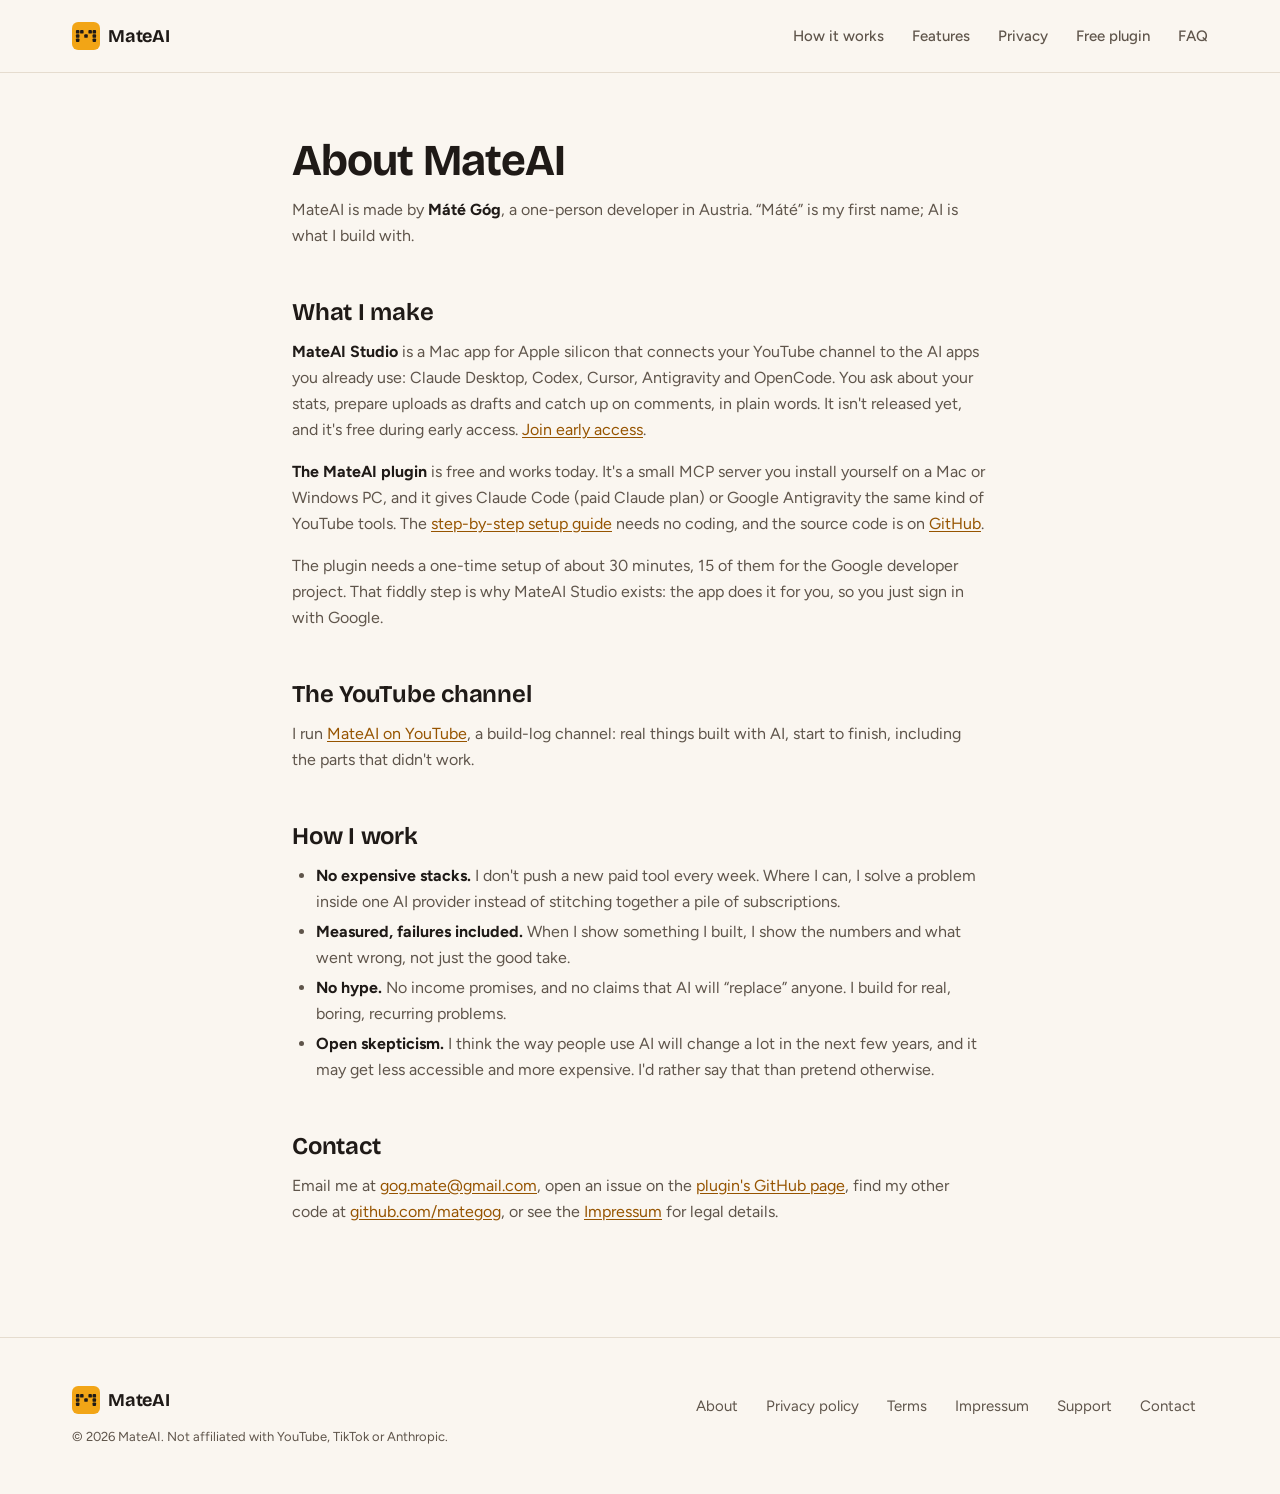
==== about/index.html @ dca7fe09 "Deploy SEO/GEO/AEO update: llms.txt, 404, metadata, structured data, guide, homepage content, About " ====
<!doctype html>
<html lang="en">
  <head>
    <meta charset="UTF-8" />
    <meta name="viewport" content="width=device-width, initial-scale=1.0" />
    <meta name="color-scheme" content="light dark" />
    <meta name="description" content="Who builds MateAI Studio and the free MateAI plugin: Máté Góg, an indie developer in Austria. No hype, no expensive stacks, failures shown." />
    <link rel="icon" href="/favicon.svg" type="image/svg+xml" />
    <title>About MateAI Studio · by Máté Góg</title>
    <link rel="canonical" href="https://mateaistudio.com/about/" />
    <meta property="og:type" content="website" />
    <meta property="og:site_name" content="MateAI Studio" />
    <meta property="og:title" content="About MateAI Studio · by Máté Góg" />
    <meta property="og:url" content="https://mateaistudio.com/about/" />
    <meta property="og:description" content="Who builds MateAI Studio and the free MateAI plugin: Máté Góg, an indie developer in Austria. No hype, no expensive stacks, failures shown." />
    <meta property="og:image" content="https://mateaistudio.com/og.png" />
    <script type="application/ld+json">{"@context":"https://schema.org","@type":"AboutPage","url":"https://mateaistudio.com/about/","name":"About MateAI Studio","mainEntity":{"@id":"https://mateaistudio.com/#person","@type":"Person","name":"Máté Góg","address":{"@type":"PostalAddress","addressCountry":"AT"},"sameAs":["https://www.youtube.com/@mateai-c6m","https://github.com/mategog"]}}</script>
    <script type="module" crossorigin src="/assets/about-CHXoEaU9.js"></script>
    <link rel="modulepreload" crossorigin href="/assets/SiteHeader-DV_qQ4h1.js">
    <link rel="modulepreload" crossorigin href="/assets/LegalPage-D9Fc7Hln.js">
    <link rel="stylesheet" crossorigin href="/assets/SiteHeader-BkEQRB8Q.css">
    <link rel="stylesheet" crossorigin href="/assets/LegalPage-Cgfm6Iel.css">
  </head>
  <body>
    <div id="root"><div class="site"><a class="skip btn btn-secondary" href="#main">Skip to content</a><header class="site-header"><div class="wrap"><a class="logo" href="/" aria-label="MateAI home"><svg viewBox="0 0 512 512" aria-hidden="true" style="width:28px;height:28px"><rect width="512" height="512" rx="112" fill="#f2a516"></rect><g fill="#1f1a17"><rect x="72" y="148" width="64" height="64" rx="16"></rect><rect x="148" y="148" width="64" height="64" rx="16"></rect><rect x="300" y="148" width="64" height="64" rx="16"></rect><rect x="376" y="148" width="64" height="64" rx="16"></rect><rect x="72" y="224" width="64" height="64" rx="16"></rect><rect x="224" y="224" width="64" height="64" rx="16"></rect><rect x="376" y="224" width="64" height="64" rx="16"></rect><rect x="72" y="300" width="64" height="64" rx="16"></rect><rect x="376" y="300" width="64" height="64" rx="16"></rect></g></svg><span>MateAI</span></a><nav aria-label="Main" style="display:contents"><ul class="site-nav"><li><a href="/#how">How it works</a></li><li><a href="/#features">Features</a></li><li><a href="/#privacy">Privacy</a></li><li><a href="/free-plugin/">Free plugin</a></li><li><a href="/#faq">FAQ</a></li></ul></nav></div></header><main id="main" class="wrap legal"><h1 id="about-mateai">About MateAI</h1>
<p>MateAI is made by <strong>Máté Góg</strong>, a one-person developer in Austria. “Máté” is my first name; AI is what I build with.</p>
<h2 id="what-i-make">What I make</h2>
<p><strong>MateAI Studio</strong> is a Mac app for Apple silicon that connects your YouTube channel to the AI apps you already use: Claude Desktop, Codex, Cursor, Antigravity and OpenCode. You ask about your stats, prepare uploads as drafts and catch up on comments, in plain words. It isn&#39;t released yet, and it&#39;s free during early access. <a href="/#early-access">Join early access</a>.</p>
<p><strong>The MateAI plugin</strong> is free and works today. It&#39;s a small MCP server you install yourself on a Mac or Windows PC, and it gives Claude Code (paid Claude plan) or Google Antigravity the same kind of YouTube tools. The <a href="/free-plugin/">step-by-step setup guide</a> needs no coding, and the source code is on <a href="https://github.com/mategog/mateai-youtube-mcp">GitHub</a>.</p>
<p>The plugin needs a one-time setup of about 30 minutes, 15 of them for the Google developer project. That fiddly step is why MateAI Studio exists: the app does it for you, so you just sign in with Google.</p>
<h2 id="the-youtube-channel">The YouTube channel</h2>
<p>I run <a href="https://www.youtube.com/@mateai-c6m">MateAI on YouTube</a>, a build-log channel: real things built with AI, start to finish, including the parts that didn&#39;t work.</p>
<h2 id="how-i-work">How I work</h2>
<ul>
<li><strong>No expensive stacks.</strong> I don&#39;t push a new paid tool every week. Where I can, I solve a problem inside one AI provider instead of stitching together a pile of subscriptions.</li>
<li><strong>Measured, failures included.</strong> When I show something I built, I show the numbers and what went wrong, not just the good take.</li>
<li><strong>No hype.</strong> No income promises, and no claims that AI will “replace” anyone. I build for real, boring, recurring problems.</li>
<li><strong>Open skepticism.</strong> I think the way people use AI will change a lot in the next few years, and it may get less accessible and more expensive. I&#39;d rather say that than pretend otherwise.</li>
</ul>
<h2 id="contact">Contact</h2>
<p>Email me at <a href="mailto:gog.mate@gmail.com">gog.mate@gmail.com</a>, open an issue on the <a href="https://github.com/mategog/mateai-youtube-mcp/issues">plugin&#39;s GitHub page</a>, find my other code at <a href="https://github.com/mategog">github.com/mategog</a>, or see the <a href="/impressum/">Impressum</a> for legal details.</p>
</main><footer class="site-footer"><div class="wrap"><div><a class="logo" href="/" aria-label="MateAI home"><svg viewBox="0 0 512 512" aria-hidden="true" style="width:28px;height:28px"><rect width="512" height="512" rx="112" fill="#f2a516"></rect><g fill="#1f1a17"><rect x="72" y="148" width="64" height="64" rx="16"></rect><rect x="148" y="148" width="64" height="64" rx="16"></rect><rect x="300" y="148" width="64" height="64" rx="16"></rect><rect x="376" y="148" width="64" height="64" rx="16"></rect><rect x="72" y="224" width="64" height="64" rx="16"></rect><rect x="224" y="224" width="64" height="64" rx="16"></rect><rect x="376" y="224" width="64" height="64" rx="16"></rect><rect x="72" y="300" width="64" height="64" rx="16"></rect><rect x="376" y="300" width="64" height="64" rx="16"></rect></g></svg><span>MateAI</span></a><p class="fine">© 2026 MateAI. Not affiliated with YouTube, TikTok or Anthropic.</p></div><nav aria-label="Footer"><ul class="footer-links"><li><a href="/about/">About</a></li><li><a href="/privacy">Privacy policy</a></li><li><a href="/terms/">Terms</a></li><li><a href="/impressum/">Impressum</a></li><li><a href="/free-plugin/#support">Support</a></li><li><a href="mailto:gog.mate@gmail.com">Contact</a></li></ul></nav></div></footer></div></div>
  </body>
</html>
---- assets/SiteHeader-BkEQRB8Q.css ----
@font-face{font-family:Bricolage Grotesque;font-style:normal;font-display:swap;font-weight:200 800;src:url(/fonts/bricolage-grotesque-latin-opsz-normal.woff2) format("woff2-variations");unicode-range:U+0000-00FF,U+0131,U+0152-0153,U+02BB-02BC,U+02C6,U+02DA,U+02DC,U+0304,U+0308,U+0329,U+2000-206F,U+20AC,U+2122,U+2191,U+2193,U+2212,U+2215,U+FEFF,U+FFFD}@font-face{font-family:Bricolage Grotesque;font-style:normal;font-display:swap;font-weight:200 800;src:url(/fonts/bricolage-grotesque-latin-ext-opsz-normal.woff2) format("woff2-variations");unicode-range:U+0100-02BA,U+02BD-02C5,U+02C7-02CC,U+02CE-02D7,U+02DD-02FF,U+1D00-1DBF,U+1E00-1E9F,U+1EF2-1EFF,U+2020,U+20A0-20AB,U+20AD-20C0,U+2113,U+2C60-2C7F,U+A720-A7FF}@font-face{font-family:Figtree;font-style:normal;font-display:swap;font-weight:300 900;src:url(/fonts/figtree-latin-wght-normal.woff2) format("woff2-variations");unicode-range:U+0000-00FF,U+0131,U+0152-0153,U+02BB-02BC,U+02C6,U+02DA,U+02DC,U+0304,U+0308,U+0329,U+2000-206F,U+20AC,U+2122,U+2191,U+2193,U+2212,U+2215,U+FEFF,U+FFFD}@font-face{font-family:Figtree;font-style:normal;font-display:swap;font-weight:300 900;src:url(/fonts/figtree-latin-ext-wght-normal.woff2) format("woff2-variations");unicode-range:U+0100-02BA,U+02BD-02C5,U+02C7-02CC,U+02CE-02D7,U+02DD-02FF,U+1D00-1DBF,U+1E00-1E9F,U+1EF2-1EFF,U+2020,U+20A0-20AB,U+20AD-20C0,U+2113,U+2C60-2C7F,U+A720-A7FF}@font-face{font-family:JetBrains Mono;font-style:normal;font-display:swap;font-weight:100 800;src:url(/fonts/jetbrains-mono-latin-wght-normal.woff2) format("woff2-variations");unicode-range:U+0000-00FF,U+0131,U+0152-0153,U+02BB-02BC,U+02C6,U+02DA,U+02DC,U+0304,U+0308,U+0329,U+2000-206F,U+20AC,U+2122,U+2191,U+2193,U+2212,U+2215,U+FEFF,U+FFFD}html{scroll-behavior:smooth;scroll-padding-top:88px}@media (prefers-reduced-motion: reduce){html{scroll-behavior:auto}}@font-face{font-family:Cookie;font-style:normal;font-display:swap;font-weight:400;src:url(/fonts/cookie-latin-400-normal.woff2) format("woff2")}body{margin:0;background:var(--bg);color:var(--ink);font:15px/22px var(--font-sans);-webkit-font-smoothing:antialiased}.btn{display:inline-flex;align-items:center;justify-content:center;gap:var(--space-2);min-height:40px;padding:0 var(--space-5);border-radius:var(--radius-md);border:1px solid transparent;font:600 15px/22px var(--font-sans);cursor:pointer;transition:background-color .15s cubic-bezier(.2,0,0,1),transform .1s cubic-bezier(.2,0,0,1)}.btn svg{width:16px;height:16px;fill:none;stroke:currentColor;stroke-width:1.75;stroke-linecap:round;stroke-linejoin:round}.btn:active:not(:disabled){transform:scale(.98)}.btn-primary{background:var(--brand);color:var(--on-brand)}.btn-primary:hover:not(:disabled){background:var(--brand-hover)}.btn-secondary{background:var(--surface);color:var(--ink);border-color:var(--line-strong)}.btn-secondary:hover:not(:disabled){background:var(--surface-2)}.btn-ghost{background:transparent;color:var(--brand-text)}.btn-ghost:hover:not(:disabled){background:var(--surface-2)}.btn:disabled{opacity:.5;cursor:not-allowed}:focus-visible{outline:2px solid var(--focus);outline-offset:2px}.card{background:var(--surface);border:1px solid var(--line);border-radius:var(--radius-lg);box-shadow:var(--shadow-card);padding:var(--space-4) var(--space-5)}.card-head{display:flex;align-items:center;justify-content:space-between;gap:var(--space-3);margin-bottom:var(--space-2)}.card h2{margin:0;font:650 20px/26px var(--font-display)}.card p{margin:0 0 var(--space-3);color:var(--ink-muted)}.pill{display:inline-flex;align-items:center;gap:var(--space-1);padding:4px 10px;border-radius:var(--radius-pill);font:600 13px/16px var(--font-sans)}.pill svg{width:14px;height:14px;fill:none;stroke:currentColor;stroke-width:2;stroke-linecap:round;stroke-linejoin:round}.pill-off{background:var(--surface-2);color:var(--ink-muted)}.pill-ok{background:var(--ok-bg);color:var(--ok)}.pill-err{background:var(--err-bg);color:var(--err)}.pill-scheduled{background:var(--brand);color:var(--on-brand)}.nav{list-style:none;margin:0;padding:var(--space-3);display:grid;gap:var(--space-1);background:var(--surface);border-right:1px solid var(--line)}.nav-item{width:100%;min-height:40px;display:flex;align-items:center;gap:var(--space-3);padding:0 var(--space-3);border:0;border-radius:var(--radius-md);background:transparent;color:var(--ink-muted);font:500 15px/22px var(--font-sans);text-align:left;cursor:pointer;position:relative}.nav-item svg{width:20px;height:20px;flex:none;fill:none;stroke:currentColor;stroke-width:1.75;stroke-linecap:round;stroke-linejoin:round}.nav-item:hover{background:var(--surface-2);color:var(--ink)}.nav-item[aria-current=page]{background:var(--surface-2);color:var(--ink);font-weight:600}.nav-item[aria-current=page]:after{content:"";position:absolute;right:var(--space-3);width:8px;height:8px;border-radius:var(--radius-pill);background:var(--brand)}.check{display:flex;gap:var(--space-3);align-items:flex-start;min-height:40px;padding:var(--space-2) 0;cursor:pointer}.check input{-webkit-appearance:none;-moz-appearance:none;appearance:none;width:20px;height:20px;margin:1px 0 0;flex:none;border:1.5px solid var(--line-strong);border-radius:var(--radius-sm);background:var(--surface);display:grid;place-content:center;cursor:pointer}.check input:checked{background:var(--brand);border-color:var(--brand)}.check input:checked:after{content:"";width:10px;height:6px;border:2px solid var(--on-brand);border-top:0;border-right:0;transform:translateY(-1px) rotate(-45deg)}.check span{display:grid;gap:2px;font-weight:600}.check small{font:400 13px/18px var(--font-sans);color:var(--ink-muted)}.slot{display:grid;grid-template-columns:4px 1fr auto;gap:var(--space-3);align-items:center;padding:var(--space-2) var(--space-3) var(--space-2) var(--space-2);background:var(--surface);border:1px solid var(--line);border-radius:var(--radius-md)}.slot-bar{align-self:stretch;border-radius:var(--radius-pill)}.slot-title{font:650 16px/22px var(--font-sans);margin:0}.slot-meta{display:flex;gap:var(--space-2);align-items:center;font:500 12px/16px var(--font-sans);color:var(--ink-muted);margin-top:2px}.lane{padding:2px 8px;border-radius:var(--radius-pill);color:var(--on-lane);font:600 12px/16px var(--font-sans)}.lane-1{background:var(--lane-1)}.lane-2{background:var(--lane-2)}.lane-3{background:var(--lane-3)}.lane-4{background:var(--lane-4)}.lane-5{background:var(--lane-5)}.slot.is-next{border-color:var(--brand);box-shadow:0 0 0 1px var(--brand)}:root{--bg: #faf6f0;--surface: #ffffff;--surface-2: #f2ece3;--line: #e5dccf;--line-strong: #8a7d6e;--ink: #1f1a17;--ink-muted: #5f554b;--brand: #f2a516;--brand-hover: #e0940a;--on-brand: #1f1a17;--brand-text: #965400;--ok: #1d6b45;--ok-bg: #e2f2e8;--err: #b0281d;--err-bg: #fbe8e4;--focus: #965400;--lane-1: #f2a516;--lane-2: #5cc2b4;--lane-3: #f09a7f;--lane-4: #a9b8f0;--lane-5: #c4cf8a;--on-lane: #1f1a17;--font-display: "Bricolage Grotesque", "Figtree", system-ui, sans-serif;--font-sans: "Figtree", -apple-system, BlinkMacSystemFont, system-ui, sans-serif;--font-mono: "JetBrains Mono", ui-monospace, "SF Mono", Menlo, monospace;--space-1: 4px;--space-2: 8px;--space-3: 12px;--space-4: 16px;--space-5: 24px;--space-6: 32px;--space-7: 48px;--space-8: 64px;--radius-sm: 6px;--radius-md: 12px;--radius-lg: 20px;--radius-pill: 999px;--shadow-card: 0 1px 2px rgba(31,26,23,.06), 0 4px 12px rgba(31,26,23,.05);--shadow-pop: 0 12px 32px rgba(31,26,23,.14);--ease: cubic-bezier(.2, 0, 0, 1)}@media (prefers-color-scheme: dark){:root{--bg: #171310;--surface: #211c18;--surface-2: #2c2621;--line: #3b342d;--line-strong: #8f8274;--ink: #f4ede4;--ink-muted: #b9ac9d;--brand: #f5b335;--brand-hover: #f8c35c;--brand-text: #f5b335;--ok: #74d3a0;--ok-bg: #15301f;--err: #ff9284;--err-bg: #3d1b17;--focus: #f5b335;--shadow-card: 0 1px 2px rgba(0,0,0,.4);--shadow-pop: 0 12px 32px rgba(0,0,0,.5)}}.site{container:site / inline-size;background:var(--bg);color:var(--ink);font:400 15px/22px var(--font-sans)}.wrap{max-width:1200px;margin:0 auto;padding:0 var(--space-6);box-sizing:border-box}.i{width:20px;height:20px;flex:none;fill:none;stroke:currentColor;stroke-width:1.75;stroke-linecap:round;stroke-linejoin:round}.skip{position:absolute;left:-9999px;top:8px;z-index:10}.skip:focus{left:16px}a.btn{text-decoration:none}.btn-lg{min-height:48px;padding:0 28px;font-size:16px}.btn-lg svg{width:18px;height:18px}code{font:400 13px/20px var(--font-mono);background:var(--surface-2);border-radius:var(--radius-sm);padding:1px 6px}.logo{display:inline-flex;align-items:center;gap:var(--space-2);color:var(--ink);text-decoration:none;font:700 18px/1 var(--font-display);letter-spacing:-.01em;border-radius:var(--radius-md)}.logo svg{width:28px;height:28px;flex:none}.site-header{position:sticky;top:0;z-index:5;background:var(--bg);border-bottom:1px solid var(--line)}.site-header .wrap{display:flex;align-items:center;flex-wrap:wrap;gap:var(--space-2) var(--space-5);min-height:72px}.site-nav{display:flex;gap:var(--space-1);list-style:none;padding:0;margin:0 calc(-1 * var(--space-3)) 0 auto}.site-nav a{display:inline-flex;align-items:center;min-height:40px;padding:0 var(--space-3);border-radius:var(--radius-md);color:var(--ink-muted);text-decoration:none;font-weight:500;white-space:nowrap;transition:background-color .15s var(--ease)}.site-nav a:hover{background:var(--surface-2);color:var(--ink)}.hero{padding:var(--space-8) 0 var(--space-7)}.hero .wrap{display:grid;grid-template-columns:minmax(0,1.05fr) minmax(0,1fr);gap:var(--space-7);align-items:center}.hero h1{font:700 64px/68px var(--font-display);letter-spacing:-.03em;margin:var(--space-4) 0}.hero h1 .hl{box-shadow:inset 0 -.26em 0 var(--brand)}.lead{font-size:19px;line-height:28px;color:var(--ink-muted);margin:0;max-width:34em}.actions-row{display:flex;flex-wrap:wrap;gap:var(--space-3);margin-top:var(--space-6)}.fine{font:400 13px/18px var(--font-sans);color:var(--ink-muted);margin:var(--space-3) 0 0}.app-preview{margin:0;background:var(--surface);border:1px solid var(--line);border-radius:var(--radius-lg);box-shadow:var(--shadow-pop);overflow:hidden}.app-preview-bar{display:flex;align-items:center;gap:var(--space-2);padding:var(--space-3) var(--space-4);border-bottom:1px solid var(--line);font:500 12px/16px var(--font-sans);color:var(--ink-muted)}.app-preview-bar .dots{display:flex;gap:6px;margin-right:var(--space-2)}.app-preview-bar .dots span{width:10px;height:10px;border-radius:50%;background:var(--line)}.app-preview-body{display:grid;grid-template-columns:168px minmax(0,1fr)}.mini-nav{padding:var(--space-3);display:grid;align-content:start;gap:var(--space-1);border-right:1px solid var(--line)}.mini-nav .nav-item{font-size:14px}.preview-main{padding:var(--space-5);display:grid;gap:var(--space-3);background:var(--bg)}.preview-main h3{margin:0 0 var(--space-1);font:700 22px/28px var(--font-display);letter-spacing:-.01em}.preview-main .sub{margin:0 0 var(--space-2);font:400 13px/18px var(--font-sans);color:var(--ink-muted)}.slot-time{font:500 12px/16px var(--font-sans);color:var(--ink-muted)}.mini-card{background:var(--surface);border:1px solid var(--line);border-radius:var(--radius-md);padding:var(--space-3) var(--space-4);display:flex;align-items:center;justify-content:space-between;gap:var(--space-3)}.mini-card strong{font:650 15px/22px var(--font-sans)}.mini-card small{display:block;font:400 13px/18px var(--font-sans);color:var(--ink-muted)}.account-row{background:var(--surface);border:1px solid var(--line);border-radius:var(--radius-md);padding:var(--space-3) var(--space-4);display:flex;align-items:center;gap:var(--space-2)}.account-row strong{flex:1;min-width:0;font:650 15px/22px var(--font-sans)}.account-row .pill{white-space:nowrap}.account-logo{width:32px;height:32px;flex:none;display:block}.account-row .tag{font:500 12px/16px var(--font-sans);color:var(--ink-muted);background:var(--surface-2);border-radius:var(--radius-pill);padding:2px var(--space-2);margin-left:var(--space-2);vertical-align:2px}.account-row .chevron{width:18px;height:18px;flex:none;fill:none;stroke:var(--ink-muted);stroke-width:2;stroke-linecap:round;stroke-linejoin:round}.mini-nav{grid-template-rows:auto auto auto 1fr}.nav-note{align-self:end;margin:var(--space-6) 0 0;padding:0 var(--space-3);display:flex;gap:var(--space-2);align-items:center;font:400 12px/16px var(--font-sans);color:var(--ink-muted)}.nav-note svg{width:16px;height:16px;flex:none;fill:none;stroke:currentColor;stroke-width:1.75;stroke-linecap:round;stroke-linejoin:round}.platforms{border-block:1px solid var(--line);background:var(--surface)}.platforms .wrap{display:flex;flex-wrap:wrap;align-items:center;justify-content:center;gap:var(--space-3) var(--space-4);padding-block:var(--space-5)}.platforms-label{font:600 13px/16px var(--font-sans);color:var(--ink-muted)}.platform-chip{display:inline-flex;align-items:center;gap:var(--space-3);padding:6px 6px 6px 14px;border:1px solid var(--line);border-radius:var(--radius-pill);background:var(--bg);font:650 15px/22px var(--font-sans)}.section{padding:96px 0}.section-alt{background:var(--surface);border-block:1px solid var(--line)}.section-head{max-width:720px;margin:0 0 var(--space-7)}.section-head.center{margin-inline:auto;text-align:center}.kicker{font:600 13px/16px var(--font-sans);color:var(--brand-text);margin:0}.section-head h2,.cta-band h2{font:700 44px/48px var(--font-display);letter-spacing:-.02em;margin:var(--space-2) 0 var(--space-3)}.section-head p.lead{font-size:17px;line-height:26px}.section-head.center p.lead{margin-inline:auto}.grid-3{display:grid;grid-template-columns:repeat(3,minmax(0,1fr));gap:var(--space-5)}.step-card,.feature-card{display:flex;flex-direction:column;gap:var(--space-3);padding:var(--space-5)}.step-num{width:40px;height:40px;border-radius:var(--radius-pill);background:var(--surface-2);display:grid;place-items:center;font:700 18px/1 var(--font-display)}.step-card h3,.feature-card h3,.trust-row h3{margin:0;font:650 20px/26px var(--font-display)}.step-card p,.feature-card p,.trust-row p{margin:0;color:var(--ink-muted)}.icon-tile{width:44px;height:44px;border-radius:var(--radius-md);background:var(--surface-2);color:var(--ink);display:grid;place-items:center}.feature-card .card-top{display:flex;align-items:center;justify-content:space-between;gap:var(--space-3)}.split{display:grid;grid-template-columns:minmax(0,1fr) minmax(0,1.1fr);gap:var(--space-7);align-items:center}.split .section-head{margin-bottom:0}.prompt-list{list-style:none;margin:0;padding:0;display:grid;gap:var(--space-2)}.prompt-row{display:flex;align-items:center;gap:var(--space-3);min-height:56px;padding:var(--space-2) var(--space-4);border:1px solid var(--line);border-radius:var(--radius-md);background:var(--bg);font:500 15px/22px var(--font-sans)}.prompt-row .i{color:var(--ink-muted)}.prompt-row .pill{margin-left:auto;flex:none}.prompts-card{padding:var(--space-5)}.prompts-card h3{margin:0 0 var(--space-4);font:650 20px/26px var(--font-display)}.trust-list{display:grid;gap:var(--space-5)}.trust-row{display:grid;grid-template-columns:44px minmax(0,1fr);gap:var(--space-4);align-items:start}.trust-row h3{font-size:18px;line-height:24px;margin-bottom:var(--space-1)}.faq{max-width:800px;margin:0 auto;display:grid;gap:var(--space-3)}.faq-item{background:var(--surface);border:1px solid var(--line);border-radius:var(--radius-lg);box-shadow:var(--shadow-card)}.faq-item summary{list-style:none;display:flex;align-items:center;justify-content:space-between;gap:var(--space-4);min-height:64px;padding:0 var(--space-5);cursor:pointer;font:650 17px/24px var(--font-sans);border-radius:var(--radius-lg)}.faq-item summary::-webkit-details-marker{display:none}.faq-item summary .i{transition:transform .2s var(--ease);color:var(--ink-muted)}.faq-item[open] summary .i{transform:rotate(180deg)}.faq-item .faq-body{padding:0 var(--space-5) var(--space-5);color:var(--ink-muted)}.faq-item .faq-body p{margin:0}.cta-band{display:grid;grid-template-columns:minmax(0,1fr) auto;gap:var(--space-6);align-items:center;padding:var(--space-7)}.cta-band h2,.cta-band .actions-row{margin-top:0}.signup{width:min(100%,440px)}.signup-row{display:flex;gap:var(--space-2)}.signup-input{flex:1;min-width:0;min-height:48px;padding:0 var(--space-4);border:1px solid var(--line-strong);border-radius:var(--radius-md);background:var(--surface);color:var(--ink);font:400 16px/22px var(--font-sans)}.signup-input:focus-visible{outline:2px solid var(--focus);outline-offset:2px}.signup-msg{margin:var(--space-3) 0 0;font:600 15px/22px var(--font-sans);color:var(--ok)}.signup-error{color:var(--err)}.sr-only{position:absolute;width:1px;height:1px;overflow:hidden;clip:rect(0 0 0 0);white-space:nowrap}.site-footer{border-top:1px solid var(--line);padding:var(--space-7) 0}.site-footer .wrap{display:flex;flex-wrap:wrap;align-items:flex-start;justify-content:space-between;gap:var(--space-5)}.footer-links{display:flex;flex-wrap:wrap;gap:var(--space-1);list-style:none;margin:0;padding:0}.footer-links a{display:inline-flex;align-items:center;min-height:40px;padding:0 var(--space-3);border-radius:var(--radius-md);color:var(--ink-muted);text-decoration:none}.footer-links a:hover{background:var(--surface-2);color:var(--ink)}.site-footer .fine{margin-top:var(--space-2)}@container site (max-width: 1040px){.hero .wrap,.split{grid-template-columns:minmax(0,1fr)}.grid-3{grid-template-columns:repeat(2,minmax(0,1fr))}.cta-band{grid-template-columns:minmax(0,1fr)}}@container site (max-width: 760px){.wrap{padding:0 var(--space-4)}.hero{padding:var(--space-7) 0}.hero h1{font-size:44px;line-height:48px}.section{padding:var(--space-8) 0}.section-head{margin-bottom:var(--space-6)}.section-head h2,.cta-band h2{font-size:32px;line-height:38px}.grid-3,.app-preview-body{grid-template-columns:minmax(0,1fr)}.mini-nav{display:none}.preview-main{padding:var(--space-4)}.cta-band{padding:var(--space-6) var(--space-5)}.actions-row .btn{flex:1 1 100%}}@container site (max-width: 520px){.site-header .wrap{padding-top:var(--space-4)}.site-nav{width:calc(100% + var(--space-3));margin:0 0 var(--space-2) calc(-1 * var(--space-3));overflow-x:auto}.signup-row{flex-direction:column}}@media (prefers-reduced-motion: reduce){*,*:before,*:after{transition:none!important;animation:none!important}}.check-list{list-style:none;margin:0 0 var(--space-3);padding:0;display:grid;gap:var(--space-2)}.check-list li{display:flex;gap:var(--space-2);align-items:flex-start;color:var(--ink-muted)}.check-list .i{flex:none;width:20px;height:20px;margin-top:3px;color:var(--ok)}.try-me{margin-left:auto;font:600 12px/16px var(--font-sans);color:var(--brand-text)}.mini-nav.is-live .nav-item{font-size:14px}.preview-main{align-content:start;min-height:300px}.ap-strip{background:var(--surface);border:1px solid var(--line);border-radius:var(--radius-md);padding:var(--space-3)}.ap-sum{margin:0 0 var(--space-2);font:600 13px/18px var(--font-sans)}.ap-strip ul{list-style:none;margin:0;padding:0;display:flex;flex-wrap:wrap;gap:2px}.ap-item{display:grid;justify-items:center;gap:6px;width:84px;padding:var(--space-2) 0;white-space:nowrap;border-radius:var(--radius-md);color:var(--ink-muted);font:500 11px/14px var(--font-sans)}.ap-icon{position:relative}.app-icon{display:block;width:36px;height:36px;flex:none;object-fit:contain;transition:filter .15s,opacity .15s,transform .15s}.app-icon.mono{display:grid;place-items:center;border-radius:22%;background:var(--surface-2);color:var(--ink-muted);box-shadow:inset 0 0 0 1px var(--line);font:700 17px/1 var(--font-display)}.ap-item:hover .app-icon{transform:translateY(-2px)}.ap-badge{position:absolute;right:-5px;bottom:-5px;width:18px;height:18px;border-radius:50%;display:grid;place-items:center;box-shadow:0 0 0 2px var(--surface);font:700 14px/1 var(--font-sans)}.ap-badge svg{width:12px;height:12px;fill:none;stroke:currentColor;stroke-width:3;stroke-linecap:round;stroke-linejoin:round}.ap-badge-on{background:var(--ok);color:var(--surface)}.ap-card{background:var(--surface);border:1px solid var(--line);border-radius:var(--radius-md);padding:var(--space-3) var(--space-4);display:grid;gap:var(--space-2);justify-items:start}.ap-card p{margin:0;font:400 13px/19px var(--font-sans);color:var(--ink-muted)}.ap-card-head{display:flex;align-items:center;gap:var(--space-2);width:100%}.ap-card-head .app-icon{width:28px;height:28px;font-size:14px}.ap-card-head strong{flex:1;font:650 15px/22px var(--font-sans)}.st-row{display:flex;align-items:center;justify-content:space-between;width:100%;font:500 14px/20px var(--font-sans);min-height:32px}@container site (max-width: 760px){.mini-nav.is-live{display:flex;border-right:0;border-bottom:1px solid var(--line);padding:var(--space-2);overflow-x:auto}.mini-nav.is-live .nav-item{width:auto;white-space:nowrap}.mini-nav.is-live .nav-item[aria-current=page]:after{display:none}.mini-nav.is-live .nav-note,.try-me{display:none}}.mini-nav.is-live{grid-template-rows:repeat(4,auto) 1fr}.compare-table{width:100%;max-width:880px;border-collapse:separate;border-spacing:0;table-layout:fixed;overflow:hidden;padding:0}.compare-table th,.compare-table td{padding:var(--space-3) var(--space-4);text-align:left;vertical-align:top;border-bottom:1px solid var(--line);overflow-wrap:anywhere}.compare-table tbody tr:last-child>*{border-bottom:0}.compare-table thead th{font:650 17px/24px var(--font-display)}.compare-table tbody th{font-weight:650}.compare-table td{color:var(--ink-muted)}.trust-row a{overflow-wrap:anywhere}#main a:not(.btn){color:var(--brand-text);text-underline-offset:2px}@container site (max-width: 520px){.compare-table th,.compare-table td{padding:var(--space-2) var(--space-3);font-size:14px;line-height:20px}}
---- assets/LegalPage-Cgfm6Iel.css ----
.legal{max-width:760px;padding-block:var(--space-8) 96px;font-size:16px;line-height:26px}.legal h1{font:700 44px/48px var(--font-display);letter-spacing:-.02em;margin:0 0 var(--space-3)}.legal h1+p{margin-top:0}.legal h2{font:650 24px/30px var(--font-display);letter-spacing:-.01em;margin:var(--space-7) 0 var(--space-3);scroll-margin-top:88px}.legal h3{font:650 18px/24px var(--font-display);margin:var(--space-6) 0 var(--space-2)}.legal p,.legal li{color:var(--ink-muted)}.legal strong{color:var(--ink)}.legal p{margin:0 0 var(--space-4)}.legal ol,.legal ul{margin:0 0 var(--space-4);padding-left:var(--space-5);display:grid;gap:var(--space-1)}.legal a{color:var(--brand-text);text-underline-offset:2px;overflow-wrap:anywhere}.legal .byline{font-size:14px;margin-bottom:var(--space-6)}.legal hr{border:0;border-top:1px solid var(--line);margin:var(--space-6) 0}.legal blockquote{margin:0 0 var(--space-4);padding:var(--space-3) var(--space-4);background:var(--surface-2);border-radius:var(--radius-md)}.legal blockquote p{margin:0;color:var(--ink)}.legal table{width:100%;border-collapse:collapse;table-layout:fixed;margin:0 0 var(--space-5);font-size:15px;line-height:22px}.legal th,.legal td{padding:var(--space-2) var(--space-3) var(--space-2) 0;text-align:left;vertical-align:top;border-bottom:1px solid var(--line);overflow-wrap:anywhere}.legal td{color:var(--ink-muted)}@container site (max-width: 760px){.legal{padding-block:var(--space-7) var(--space-8)}.legal h1{font-size:32px;line-height:38px}}.legal pre{margin:0 0 var(--space-4);padding:var(--space-3) var(--space-4);background:var(--surface-2);border:1px solid var(--line);border-radius:var(--radius-md)}.legal pre code{background:none;padding:0;white-space:pre-wrap}.legal li{min-width:0}.legal code{overflow-wrap:anywhere}
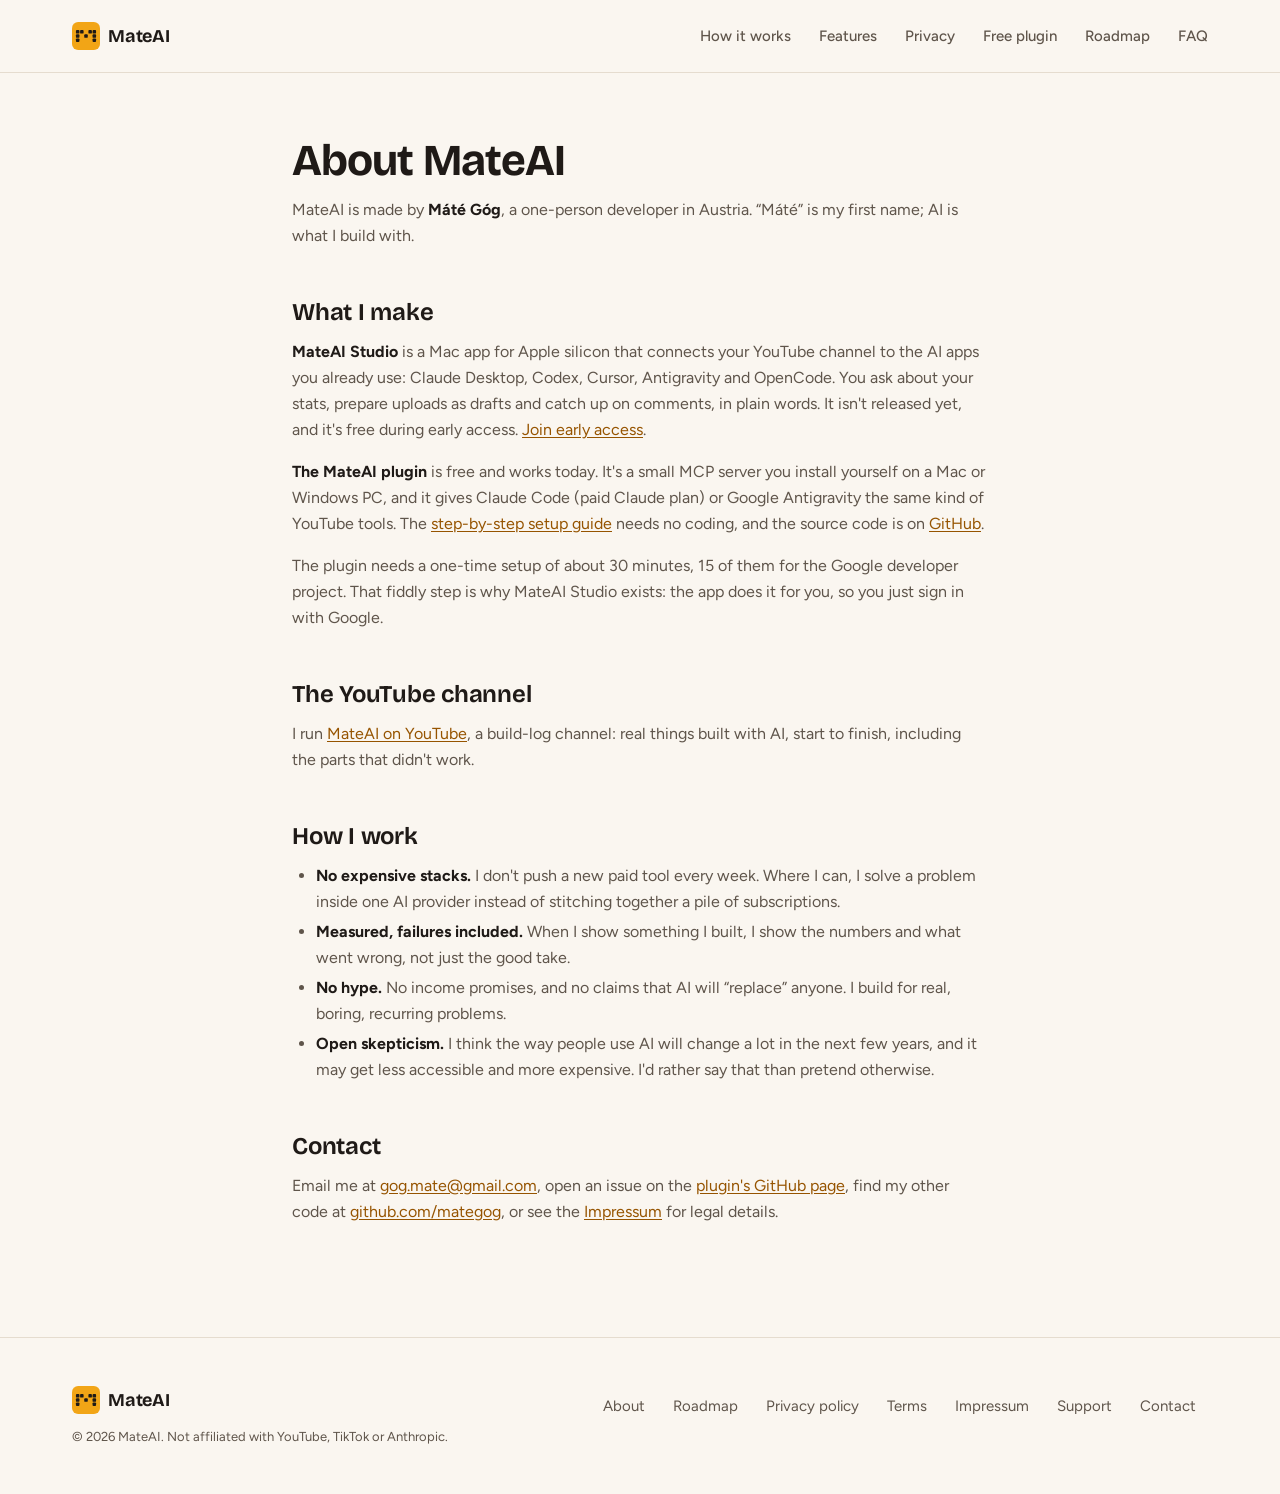
==== commit c301fefc: "Deploy roadmap page with live stars; privacy policy section on roadmap stars Built from builds/05-ma" ====
--- a/about/index.html
+++ b/about/index.html
@@ -15,14 +15,14 @@
     <meta property="og:description" content="Who builds MateAI Studio and the free MateAI plugin: Máté Góg, an indie developer in Austria. No hype, no expensive stacks, failures shown." />
     <meta property="og:image" content="https://mateaistudio.com/og.png" />
     <script type="application/ld+json">{"@context":"https://schema.org","@type":"AboutPage","url":"https://mateaistudio.com/about/","name":"About MateAI Studio","mainEntity":{"@id":"https://mateaistudio.com/#person","@type":"Person","name":"Máté Góg","address":{"@type":"PostalAddress","addressCountry":"AT"},"sameAs":["https://www.youtube.com/@mateai-c6m","https://github.com/mategog"]}}</script>
-    <script type="module" crossorigin src="/assets/about-CHXoEaU9.js"></script>
-    <link rel="modulepreload" crossorigin href="/assets/SiteHeader-DV_qQ4h1.js">
-    <link rel="modulepreload" crossorigin href="/assets/LegalPage-D9Fc7Hln.js">
-    <link rel="stylesheet" crossorigin href="/assets/SiteHeader-BkEQRB8Q.css">
+    <script type="module" crossorigin src="/assets/about-CNnZ0c_Y.js"></script>
+    <link rel="modulepreload" crossorigin href="/assets/SiteHeader-BMzGqatB.js">
+    <link rel="modulepreload" crossorigin href="/assets/LegalPage-CG7L3eKC.js">
+    <link rel="stylesheet" crossorigin href="/assets/SiteHeader-CxGatjyQ.css">
     <link rel="stylesheet" crossorigin href="/assets/LegalPage-Cgfm6Iel.css">
   </head>
   <body>
-    <div id="root"><div class="site"><a class="skip btn btn-secondary" href="#main">Skip to content</a><header class="site-header"><div class="wrap"><a class="logo" href="/" aria-label="MateAI home"><svg viewBox="0 0 512 512" aria-hidden="true" style="width:28px;height:28px"><rect width="512" height="512" rx="112" fill="#f2a516"></rect><g fill="#1f1a17"><rect x="72" y="148" width="64" height="64" rx="16"></rect><rect x="148" y="148" width="64" height="64" rx="16"></rect><rect x="300" y="148" width="64" height="64" rx="16"></rect><rect x="376" y="148" width="64" height="64" rx="16"></rect><rect x="72" y="224" width="64" height="64" rx="16"></rect><rect x="224" y="224" width="64" height="64" rx="16"></rect><rect x="376" y="224" width="64" height="64" rx="16"></rect><rect x="72" y="300" width="64" height="64" rx="16"></rect><rect x="376" y="300" width="64" height="64" rx="16"></rect></g></svg><span>MateAI</span></a><nav aria-label="Main" style="display:contents"><ul class="site-nav"><li><a href="/#how">How it works</a></li><li><a href="/#features">Features</a></li><li><a href="/#privacy">Privacy</a></li><li><a href="/free-plugin/">Free plugin</a></li><li><a href="/#faq">FAQ</a></li></ul></nav></div></header><main id="main" class="wrap legal"><h1 id="about-mateai">About MateAI</h1>
+    <div id="root"><div class="site"><a class="skip btn btn-secondary" href="#main">Skip to content</a><header class="site-header"><div class="wrap"><a class="logo" href="/" aria-label="MateAI home"><svg viewBox="0 0 512 512" aria-hidden="true" style="width:28px;height:28px"><rect width="512" height="512" rx="112" fill="#f2a516"></rect><g fill="#1f1a17"><rect x="72" y="148" width="64" height="64" rx="16"></rect><rect x="148" y="148" width="64" height="64" rx="16"></rect><rect x="300" y="148" width="64" height="64" rx="16"></rect><rect x="376" y="148" width="64" height="64" rx="16"></rect><rect x="72" y="224" width="64" height="64" rx="16"></rect><rect x="224" y="224" width="64" height="64" rx="16"></rect><rect x="376" y="224" width="64" height="64" rx="16"></rect><rect x="72" y="300" width="64" height="64" rx="16"></rect><rect x="376" y="300" width="64" height="64" rx="16"></rect></g></svg><span>MateAI</span></a><nav aria-label="Main" style="display:contents"><ul class="site-nav"><li><a href="/#how">How it works</a></li><li><a href="/#features">Features</a></li><li><a href="/#privacy">Privacy</a></li><li><a href="/free-plugin/">Free plugin</a></li><li><a href="/roadmap/">Roadmap</a></li><li><a href="/#faq">FAQ</a></li></ul></nav></div></header><main id="main" class="wrap legal"><h1 id="about-mateai">About MateAI</h1>
 <p>MateAI is made by <strong>Máté Góg</strong>, a one-person developer in Austria. “Máté” is my first name; AI is what I build with.</p>
 <h2 id="what-i-make">What I make</h2>
 <p><strong>MateAI Studio</strong> is a Mac app for Apple silicon that connects your YouTube channel to the AI apps you already use: Claude Desktop, Codex, Cursor, Antigravity and OpenCode. You ask about your stats, prepare uploads as drafts and catch up on comments, in plain words. It isn&#39;t released yet, and it&#39;s free during early access. <a href="/#early-access">Join early access</a>.</p>
@@ -39,6 +39,6 @@
 </ul>
 <h2 id="contact">Contact</h2>
 <p>Email me at <a href="mailto:gog.mate@gmail.com">gog.mate@gmail.com</a>, open an issue on the <a href="https://github.com/mategog/mateai-youtube-mcp/issues">plugin&#39;s GitHub page</a>, find my other code at <a href="https://github.com/mategog">github.com/mategog</a>, or see the <a href="/impressum/">Impressum</a> for legal details.</p>
-</main><footer class="site-footer"><div class="wrap"><div><a class="logo" href="/" aria-label="MateAI home"><svg viewBox="0 0 512 512" aria-hidden="true" style="width:28px;height:28px"><rect width="512" height="512" rx="112" fill="#f2a516"></rect><g fill="#1f1a17"><rect x="72" y="148" width="64" height="64" rx="16"></rect><rect x="148" y="148" width="64" height="64" rx="16"></rect><rect x="300" y="148" width="64" height="64" rx="16"></rect><rect x="376" y="148" width="64" height="64" rx="16"></rect><rect x="72" y="224" width="64" height="64" rx="16"></rect><rect x="224" y="224" width="64" height="64" rx="16"></rect><rect x="376" y="224" width="64" height="64" rx="16"></rect><rect x="72" y="300" width="64" height="64" rx="16"></rect><rect x="376" y="300" width="64" height="64" rx="16"></rect></g></svg><span>MateAI</span></a><p class="fine">© 2026 MateAI. Not affiliated with YouTube, TikTok or Anthropic.</p></div><nav aria-label="Footer"><ul class="footer-links"><li><a href="/about/">About</a></li><li><a href="/privacy">Privacy policy</a></li><li><a href="/terms/">Terms</a></li><li><a href="/impressum/">Impressum</a></li><li><a href="/free-plugin/#support">Support</a></li><li><a href="mailto:gog.mate@gmail.com">Contact</a></li></ul></nav></div></footer></div></div>
+</main><footer class="site-footer"><div class="wrap"><div><a class="logo" href="/" aria-label="MateAI home"><svg viewBox="0 0 512 512" aria-hidden="true" style="width:28px;height:28px"><rect width="512" height="512" rx="112" fill="#f2a516"></rect><g fill="#1f1a17"><rect x="72" y="148" width="64" height="64" rx="16"></rect><rect x="148" y="148" width="64" height="64" rx="16"></rect><rect x="300" y="148" width="64" height="64" rx="16"></rect><rect x="376" y="148" width="64" height="64" rx="16"></rect><rect x="72" y="224" width="64" height="64" rx="16"></rect><rect x="224" y="224" width="64" height="64" rx="16"></rect><rect x="376" y="224" width="64" height="64" rx="16"></rect><rect x="72" y="300" width="64" height="64" rx="16"></rect><rect x="376" y="300" width="64" height="64" rx="16"></rect></g></svg><span>MateAI</span></a><p class="fine">© 2026 MateAI. Not affiliated with YouTube, TikTok or Anthropic.</p></div><nav aria-label="Footer"><ul class="footer-links"><li><a href="/about/">About</a></li><li><a href="/roadmap/">Roadmap</a></li><li><a href="/privacy">Privacy policy</a></li><li><a href="/terms/">Terms</a></li><li><a href="/impressum/">Impressum</a></li><li><a href="/free-plugin/#support">Support</a></li><li><a href="mailto:gog.mate@gmail.com">Contact</a></li></ul></nav></div></footer></div></div>
   </body>
 </html>
--- a/assets/SiteHeader-CxGatjyQ.css
+++ b/assets/SiteHeader-CxGatjyQ.css
@@ -0,0 +1 @@
+@font-face{font-family:Bricolage Grotesque;font-style:normal;font-display:swap;font-weight:200 800;src:url(/fonts/bricolage-grotesque-latin-opsz-normal.woff2) format("woff2-variations");unicode-range:U+0000-00FF,U+0131,U+0152-0153,U+02BB-02BC,U+02C6,U+02DA,U+02DC,U+0304,U+0308,U+0329,U+2000-206F,U+20AC,U+2122,U+2191,U+2193,U+2212,U+2215,U+FEFF,U+FFFD}@font-face{font-family:Bricolage Grotesque;font-style:normal;font-display:swap;font-weight:200 800;src:url(/fonts/bricolage-grotesque-latin-ext-opsz-normal.woff2) format("woff2-variations");unicode-range:U+0100-02BA,U+02BD-02C5,U+02C7-02CC,U+02CE-02D7,U+02DD-02FF,U+1D00-1DBF,U+1E00-1E9F,U+1EF2-1EFF,U+2020,U+20A0-20AB,U+20AD-20C0,U+2113,U+2C60-2C7F,U+A720-A7FF}@font-face{font-family:Figtree;font-style:normal;font-display:swap;font-weight:300 900;src:url(/fonts/figtree-latin-wght-normal.woff2) format("woff2-variations");unicode-range:U+0000-00FF,U+0131,U+0152-0153,U+02BB-02BC,U+02C6,U+02DA,U+02DC,U+0304,U+0308,U+0329,U+2000-206F,U+20AC,U+2122,U+2191,U+2193,U+2212,U+2215,U+FEFF,U+FFFD}@font-face{font-family:Figtree;font-style:normal;font-display:swap;font-weight:300 900;src:url(/fonts/figtree-latin-ext-wght-normal.woff2) format("woff2-variations");unicode-range:U+0100-02BA,U+02BD-02C5,U+02C7-02CC,U+02CE-02D7,U+02DD-02FF,U+1D00-1DBF,U+1E00-1E9F,U+1EF2-1EFF,U+2020,U+20A0-20AB,U+20AD-20C0,U+2113,U+2C60-2C7F,U+A720-A7FF}@font-face{font-family:JetBrains Mono;font-style:normal;font-display:swap;font-weight:100 800;src:url(/fonts/jetbrains-mono-latin-wght-normal.woff2) format("woff2-variations");unicode-range:U+0000-00FF,U+0131,U+0152-0153,U+02BB-02BC,U+02C6,U+02DA,U+02DC,U+0304,U+0308,U+0329,U+2000-206F,U+20AC,U+2122,U+2191,U+2193,U+2212,U+2215,U+FEFF,U+FFFD}html{scroll-behavior:smooth;scroll-padding-top:88px}@media (prefers-reduced-motion: reduce){html{scroll-behavior:auto}}@font-face{font-family:Cookie;font-style:normal;font-display:swap;font-weight:400;src:url(/fonts/cookie-latin-400-normal.woff2) format("woff2")}body{margin:0;background:var(--bg);color:var(--ink);font:15px/22px var(--font-sans);-webkit-font-smoothing:antialiased}.btn{display:inline-flex;align-items:center;justify-content:center;gap:var(--space-2);min-height:40px;padding:0 var(--space-5);border-radius:var(--radius-md);border:1px solid transparent;font:600 15px/22px var(--font-sans);cursor:pointer;transition:background-color .15s cubic-bezier(.2,0,0,1),transform .1s cubic-bezier(.2,0,0,1)}.btn svg{width:16px;height:16px;fill:none;stroke:currentColor;stroke-width:1.75;stroke-linecap:round;stroke-linejoin:round}.btn:active:not(:disabled){transform:scale(.98)}.btn-primary{background:var(--brand);color:var(--on-brand)}.btn-primary:hover:not(:disabled){background:var(--brand-hover)}.btn-secondary{background:var(--surface);color:var(--ink);border-color:var(--line-strong)}.btn-secondary:hover:not(:disabled){background:var(--surface-2)}.btn-ghost{background:transparent;color:var(--brand-text)}.btn-ghost:hover:not(:disabled){background:var(--surface-2)}.btn:disabled{opacity:.5;cursor:not-allowed}:focus-visible{outline:2px solid var(--focus);outline-offset:2px}.card{background:var(--surface);border:1px solid var(--line);border-radius:var(--radius-lg);box-shadow:var(--shadow-card);padding:var(--space-4) var(--space-5)}.card-head{display:flex;align-items:center;justify-content:space-between;gap:var(--space-3);margin-bottom:var(--space-2)}.card h2{margin:0;font:650 20px/26px var(--font-display)}.card p{margin:0 0 var(--space-3);color:var(--ink-muted)}.pill{display:inline-flex;align-items:center;gap:var(--space-1);padding:4px 10px;border-radius:var(--radius-pill);font:600 13px/16px var(--font-sans)}.pill svg{width:14px;height:14px;fill:none;stroke:currentColor;stroke-width:2;stroke-linecap:round;stroke-linejoin:round}.pill-off{background:var(--surface-2);color:var(--ink-muted)}.pill-ok{background:var(--ok-bg);color:var(--ok)}.pill-err{background:var(--err-bg);color:var(--err)}.pill-scheduled{background:var(--brand);color:var(--on-brand)}.nav{list-style:none;margin:0;padding:var(--space-3);display:grid;gap:var(--space-1);background:var(--surface);border-right:1px solid var(--line)}.nav-item{width:100%;min-height:40px;display:flex;align-items:center;gap:var(--space-3);padding:0 var(--space-3);border:0;border-radius:var(--radius-md);background:transparent;color:var(--ink-muted);font:500 15px/22px var(--font-sans);text-align:left;cursor:pointer;position:relative}.nav-item svg{width:20px;height:20px;flex:none;fill:none;stroke:currentColor;stroke-width:1.75;stroke-linecap:round;stroke-linejoin:round}.nav-item:hover{background:var(--surface-2);color:var(--ink)}.nav-item[aria-current=page]{background:var(--surface-2);color:var(--ink);font-weight:600}.nav-item[aria-current=page]:after{content:"";position:absolute;right:var(--space-3);width:8px;height:8px;border-radius:var(--radius-pill);background:var(--brand)}.check{display:flex;gap:var(--space-3);align-items:flex-start;min-height:40px;padding:var(--space-2) 0;cursor:pointer}.check input{-webkit-appearance:none;-moz-appearance:none;appearance:none;width:20px;height:20px;margin:1px 0 0;flex:none;border:1.5px solid var(--line-strong);border-radius:var(--radius-sm);background:var(--surface);display:grid;place-content:center;cursor:pointer}.check input:checked{background:var(--brand);border-color:var(--brand)}.check input:checked:after{content:"";width:10px;height:6px;border:2px solid var(--on-brand);border-top:0;border-right:0;transform:translateY(-1px) rotate(-45deg)}.check span{display:grid;gap:2px;font-weight:600}.check small{font:400 13px/18px var(--font-sans);color:var(--ink-muted)}.slot{display:grid;grid-template-columns:4px 1fr auto;gap:var(--space-3);align-items:center;padding:var(--space-2) var(--space-3) var(--space-2) var(--space-2);background:var(--surface);border:1px solid var(--line);border-radius:var(--radius-md)}.slot-bar{align-self:stretch;border-radius:var(--radius-pill)}.slot-title{font:650 16px/22px var(--font-sans);margin:0}.slot-meta{display:flex;gap:var(--space-2);align-items:center;font:500 12px/16px var(--font-sans);color:var(--ink-muted);margin-top:2px}.lane{padding:2px 8px;border-radius:var(--radius-pill);color:var(--on-lane);font:600 12px/16px var(--font-sans)}.lane-1{background:var(--lane-1)}.lane-2{background:var(--lane-2)}.lane-3{background:var(--lane-3)}.lane-4{background:var(--lane-4)}.lane-5{background:var(--lane-5)}.slot.is-next{border-color:var(--brand);box-shadow:0 0 0 1px var(--brand)}:root{--bg: #faf6f0;--surface: #ffffff;--surface-2: #f2ece3;--line: #e5dccf;--line-strong: #8a7d6e;--ink: #1f1a17;--ink-muted: #5f554b;--brand: #f2a516;--brand-hover: #e0940a;--on-brand: #1f1a17;--brand-text: #965400;--ok: #1d6b45;--ok-bg: #e2f2e8;--err: #b0281d;--err-bg: #fbe8e4;--focus: #965400;--lane-1: #f2a516;--lane-2: #5cc2b4;--lane-3: #f09a7f;--lane-4: #a9b8f0;--lane-5: #c4cf8a;--on-lane: #1f1a17;--font-display: "Bricolage Grotesque", "Figtree", system-ui, sans-serif;--font-sans: "Figtree", -apple-system, BlinkMacSystemFont, system-ui, sans-serif;--font-mono: "JetBrains Mono", ui-monospace, "SF Mono", Menlo, monospace;--space-1: 4px;--space-2: 8px;--space-3: 12px;--space-4: 16px;--space-5: 24px;--space-6: 32px;--space-7: 48px;--space-8: 64px;--radius-sm: 6px;--radius-md: 12px;--radius-lg: 20px;--radius-pill: 999px;--shadow-card: 0 1px 2px rgba(31,26,23,.06), 0 4px 12px rgba(31,26,23,.05);--shadow-pop: 0 12px 32px rgba(31,26,23,.14);--ease: cubic-bezier(.2, 0, 0, 1)}@media (prefers-color-scheme: dark){:root{--bg: #171310;--surface: #211c18;--surface-2: #2c2621;--line: #3b342d;--line-strong: #8f8274;--ink: #f4ede4;--ink-muted: #b9ac9d;--brand: #f5b335;--brand-hover: #f8c35c;--brand-text: #f5b335;--ok: #74d3a0;--ok-bg: #15301f;--err: #ff9284;--err-bg: #3d1b17;--focus: #f5b335;--shadow-card: 0 1px 2px rgba(0,0,0,.4);--shadow-pop: 0 12px 32px rgba(0,0,0,.5)}}.site{container:site / inline-size;background:var(--bg);color:var(--ink);font:400 15px/22px var(--font-sans)}.wrap{max-width:1200px;margin:0 auto;padding:0 var(--space-6);box-sizing:border-box}.i{width:20px;height:20px;flex:none;fill:none;stroke:currentColor;stroke-width:1.75;stroke-linecap:round;stroke-linejoin:round}.skip{position:absolute;left:-9999px;top:8px;z-index:10}.skip:focus{left:16px}a.btn{text-decoration:none}.btn-lg{min-height:48px;padding:0 28px;font-size:16px}.btn-lg svg{width:18px;height:18px}code{font:400 13px/20px var(--font-mono);background:var(--surface-2);border-radius:var(--radius-sm);padding:1px 6px}.logo{display:inline-flex;align-items:center;gap:var(--space-2);color:var(--ink);text-decoration:none;font:700 18px/1 var(--font-display);letter-spacing:-.01em;border-radius:var(--radius-md)}.logo svg{width:28px;height:28px;flex:none}.site-header{position:sticky;top:0;z-index:5;background:var(--bg);border-bottom:1px solid var(--line)}.site-header .wrap{display:flex;align-items:center;flex-wrap:wrap;gap:var(--space-2) var(--space-5);min-height:72px}.site-nav{display:flex;gap:var(--space-1);list-style:none;padding:0;margin:0 calc(-1 * var(--space-3)) 0 auto}.site-nav a{display:inline-flex;align-items:center;min-height:40px;padding:0 var(--space-3);border-radius:var(--radius-md);color:var(--ink-muted);text-decoration:none;font-weight:500;white-space:nowrap;transition:background-color .15s var(--ease)}.site-nav a:hover,.site-nav a[aria-current=page]{background:var(--surface-2);color:var(--ink)}.hero{padding:var(--space-8) 0 var(--space-7)}.hero .wrap{display:grid;grid-template-columns:minmax(0,1.05fr) minmax(0,1fr);gap:var(--space-7);align-items:center}.hero h1{font:700 64px/68px var(--font-display);letter-spacing:-.03em;margin:var(--space-4) 0}.hero h1 .hl{box-shadow:inset 0 -.26em 0 var(--brand)}.lead{font-size:19px;line-height:28px;color:var(--ink-muted);margin:0;max-width:34em}.actions-row{display:flex;flex-wrap:wrap;gap:var(--space-3);margin-top:var(--space-6)}.fine{font:400 13px/18px var(--font-sans);color:var(--ink-muted);margin:var(--space-3) 0 0}.app-preview{margin:0;background:var(--surface);border:1px solid var(--line);border-radius:var(--radius-lg);box-shadow:var(--shadow-pop);overflow:hidden}.app-preview-bar{display:flex;align-items:center;gap:var(--space-2);padding:var(--space-3) var(--space-4);border-bottom:1px solid var(--line);font:500 12px/16px var(--font-sans);color:var(--ink-muted)}.app-preview-bar .dots{display:flex;gap:6px;margin-right:var(--space-2)}.app-preview-bar .dots span{width:10px;height:10px;border-radius:50%;background:var(--line)}.app-preview-body{display:grid;grid-template-columns:168px minmax(0,1fr)}.mini-nav{padding:var(--space-3);display:grid;align-content:start;gap:var(--space-1);border-right:1px solid var(--line)}.mini-nav .nav-item{font-size:14px}.preview-main{padding:var(--space-5);display:grid;gap:var(--space-3);background:var(--bg)}.preview-main h3{margin:0 0 var(--space-1);font:700 22px/28px var(--font-display);letter-spacing:-.01em}.preview-main .sub{margin:0 0 var(--space-2);font:400 13px/18px var(--font-sans);color:var(--ink-muted)}.slot-time{font:500 12px/16px var(--font-sans);color:var(--ink-muted)}.mini-card{background:var(--surface);border:1px solid var(--line);border-radius:var(--radius-md);padding:var(--space-3) var(--space-4);display:flex;align-items:center;justify-content:space-between;gap:var(--space-3)}.mini-card strong{font:650 15px/22px var(--font-sans)}.mini-card small{display:block;font:400 13px/18px var(--font-sans);color:var(--ink-muted)}.account-row{background:var(--surface);border:1px solid var(--line);border-radius:var(--radius-md);padding:var(--space-3) var(--space-4);display:flex;align-items:center;gap:var(--space-2)}.account-row strong{flex:1;min-width:0;font:650 15px/22px var(--font-sans)}.account-row .pill{white-space:nowrap}.account-logo{width:32px;height:32px;flex:none;display:block}.account-row .tag{font:500 12px/16px var(--font-sans);color:var(--ink-muted);background:var(--surface-2);border-radius:var(--radius-pill);padding:2px var(--space-2);margin-left:var(--space-2);vertical-align:2px}.account-row .chevron{width:18px;height:18px;flex:none;fill:none;stroke:var(--ink-muted);stroke-width:2;stroke-linecap:round;stroke-linejoin:round}.mini-nav{grid-template-rows:auto auto auto 1fr}.nav-note{align-self:end;margin:var(--space-6) 0 0;padding:0 var(--space-3);display:flex;gap:var(--space-2);align-items:center;font:400 12px/16px var(--font-sans);color:var(--ink-muted)}.nav-note svg{width:16px;height:16px;flex:none;fill:none;stroke:currentColor;stroke-width:1.75;stroke-linecap:round;stroke-linejoin:round}.platforms{border-block:1px solid var(--line);background:var(--surface)}.platforms .wrap{display:flex;flex-wrap:wrap;align-items:center;justify-content:center;gap:var(--space-3) var(--space-4);padding-block:var(--space-5)}.platforms-label{font:600 13px/16px var(--font-sans);color:var(--ink-muted)}.platform-chip{display:inline-flex;align-items:center;gap:var(--space-3);padding:6px 6px 6px 14px;border:1px solid var(--line);border-radius:var(--radius-pill);background:var(--bg);font:650 15px/22px var(--font-sans)}.section{padding:96px 0}.section-alt{background:var(--surface);border-block:1px solid var(--line)}.section-head{max-width:720px;margin:0 0 var(--space-7)}.section-head.center{margin-inline:auto;text-align:center}.kicker{font:600 13px/16px var(--font-sans);color:var(--brand-text);margin:0}.section-head h2,.cta-band h2{font:700 44px/48px var(--font-display);letter-spacing:-.02em;margin:var(--space-2) 0 var(--space-3)}.section-head p.lead{font-size:17px;line-height:26px}.section-head.center p.lead{margin-inline:auto}.grid-3{display:grid;grid-template-columns:repeat(3,minmax(0,1fr));gap:var(--space-5)}.step-card,.feature-card{display:flex;flex-direction:column;gap:var(--space-3);padding:var(--space-5)}.step-num{width:40px;height:40px;border-radius:var(--radius-pill);background:var(--surface-2);display:grid;place-items:center;font:700 18px/1 var(--font-display)}.step-card h3,.feature-card h3,.trust-row h3{margin:0;font:650 20px/26px var(--font-display)}.step-card p,.feature-card p,.trust-row p{margin:0;color:var(--ink-muted)}.icon-tile{width:44px;height:44px;border-radius:var(--radius-md);background:var(--surface-2);color:var(--ink);display:grid;place-items:center}.feature-card .card-top{display:flex;align-items:center;justify-content:space-between;gap:var(--space-3)}.split{display:grid;grid-template-columns:minmax(0,1fr) minmax(0,1.1fr);gap:var(--space-7);align-items:center}.split .section-head{margin-bottom:0}.prompt-list{list-style:none;margin:0;padding:0;display:grid;gap:var(--space-2)}.prompt-row{display:flex;align-items:center;gap:var(--space-3);min-height:56px;padding:var(--space-2) var(--space-4);border:1px solid var(--line);border-radius:var(--radius-md);background:var(--bg);font:500 15px/22px var(--font-sans)}.prompt-row .i{color:var(--ink-muted)}.prompt-row .pill{margin-left:auto;flex:none}.prompts-card{padding:var(--space-5)}.prompts-card h3{margin:0 0 var(--space-4);font:650 20px/26px var(--font-display)}.trust-list{display:grid;gap:var(--space-5)}.trust-row{display:grid;grid-template-columns:44px minmax(0,1fr);gap:var(--space-4);align-items:start}.trust-row h3{font-size:18px;line-height:24px;margin-bottom:var(--space-1)}.faq{max-width:800px;margin:0 auto;display:grid;gap:var(--space-3)}.faq-item{background:var(--surface);border:1px solid var(--line);border-radius:var(--radius-lg);box-shadow:var(--shadow-card)}.faq-item summary{list-style:none;display:flex;align-items:center;justify-content:space-between;gap:var(--space-4);min-height:64px;padding:0 var(--space-5);cursor:pointer;font:650 17px/24px var(--font-sans);border-radius:var(--radius-lg)}.faq-item summary::-webkit-details-marker{display:none}.faq-item summary .i{transition:transform .2s var(--ease);color:var(--ink-muted)}.faq-item[open] summary .i{transform:rotate(180deg)}.faq-item .faq-body{padding:0 var(--space-5) var(--space-5);color:var(--ink-muted)}.faq-item .faq-body p{margin:0}.cta-band{display:grid;grid-template-columns:minmax(0,1fr) auto;gap:var(--space-6);align-items:center;padding:var(--space-7)}.cta-band h2,.cta-band .actions-row{margin-top:0}.signup{width:min(100%,440px)}.signup-row{display:flex;gap:var(--space-2)}.signup-input{flex:1;min-width:0;min-height:48px;padding:0 var(--space-4);border:1px solid var(--line-strong);border-radius:var(--radius-md);background:var(--surface);color:var(--ink);font:400 16px/22px var(--font-sans)}.signup-input:focus-visible{outline:2px solid var(--focus);outline-offset:2px}.signup-msg{margin:var(--space-3) 0 0;font:600 15px/22px var(--font-sans);color:var(--ok)}.signup-error{color:var(--err)}.sr-only{position:absolute;width:1px;height:1px;overflow:hidden;clip:rect(0 0 0 0);white-space:nowrap}.site-footer{border-top:1px solid var(--line);padding:var(--space-7) 0}.site-footer .wrap{display:flex;flex-wrap:wrap;align-items:flex-start;justify-content:space-between;gap:var(--space-5)}.footer-links{display:flex;flex-wrap:wrap;gap:var(--space-1);list-style:none;margin:0;padding:0}.footer-links a{display:inline-flex;align-items:center;min-height:40px;padding:0 var(--space-3);border-radius:var(--radius-md);color:var(--ink-muted);text-decoration:none}.footer-links a:hover{background:var(--surface-2);color:var(--ink)}.site-footer .fine{margin-top:var(--space-2)}@container site (max-width: 1040px){.hero .wrap,.split{grid-template-columns:minmax(0,1fr)}.grid-3{grid-template-columns:repeat(2,minmax(0,1fr))}.cta-band{grid-template-columns:minmax(0,1fr)}}@container site (max-width: 760px){.wrap{padding:0 var(--space-4)}.hero{padding:var(--space-7) 0}.hero h1{font-size:44px;line-height:48px}.section{padding:var(--space-8) 0}.section-head{margin-bottom:var(--space-6)}.section-head h2,.cta-band h2{font-size:32px;line-height:38px}.grid-3,.app-preview-body{grid-template-columns:minmax(0,1fr)}.mini-nav{display:none}.preview-main{padding:var(--space-4)}.cta-band{padding:var(--space-6) var(--space-5)}.actions-row .btn{flex:1 1 100%}}@container site (max-width: 680px){.site-header .wrap{padding-top:var(--space-4)}.site-nav{width:calc(100% + var(--space-3));margin:0 0 var(--space-2) calc(-1 * var(--space-3));overflow-x:auto}}@container site (max-width: 520px){.signup-row{flex-direction:column}}@media (prefers-reduced-motion: reduce){*,*:before,*:after{transition:none!important;animation:none!important}}.check-list{list-style:none;margin:0 0 var(--space-3);padding:0;display:grid;gap:var(--space-2)}.check-list li{display:flex;gap:var(--space-2);align-items:flex-start;color:var(--ink-muted)}.check-list .i{flex:none;width:20px;height:20px;margin-top:3px;color:var(--ok)}.try-me{margin-left:auto;font:600 12px/16px var(--font-sans);color:var(--brand-text)}.mini-nav.is-live .nav-item{font-size:14px}.preview-main{align-content:start;min-height:300px}.ap-strip{background:var(--surface);border:1px solid var(--line);border-radius:var(--radius-md);padding:var(--space-3)}.ap-sum{margin:0 0 var(--space-2);font:600 13px/18px var(--font-sans)}.ap-strip ul{list-style:none;margin:0;padding:0;display:flex;flex-wrap:wrap;gap:2px}.ap-item{display:grid;justify-items:center;gap:6px;width:84px;padding:var(--space-2) 0;white-space:nowrap;border-radius:var(--radius-md);color:var(--ink-muted);font:500 11px/14px var(--font-sans)}.ap-icon{position:relative}.app-icon{display:block;width:36px;height:36px;flex:none;object-fit:contain;transition:filter .15s,opacity .15s,transform .15s}.app-icon.mono{display:grid;place-items:center;border-radius:22%;background:var(--surface-2);color:var(--ink-muted);box-shadow:inset 0 0 0 1px var(--line);font:700 17px/1 var(--font-display)}.ap-item:hover .app-icon{transform:translateY(-2px)}.ap-badge{position:absolute;right:-5px;bottom:-5px;width:18px;height:18px;border-radius:50%;display:grid;place-items:center;box-shadow:0 0 0 2px var(--surface);font:700 14px/1 var(--font-sans)}.ap-badge svg{width:12px;height:12px;fill:none;stroke:currentColor;stroke-width:3;stroke-linecap:round;stroke-linejoin:round}.ap-badge-on{background:var(--ok);color:var(--surface)}.ap-card{background:var(--surface);border:1px solid var(--line);border-radius:var(--radius-md);padding:var(--space-3) var(--space-4);display:grid;gap:var(--space-2);justify-items:start}.ap-card p{margin:0;font:400 13px/19px var(--font-sans);color:var(--ink-muted)}.ap-card-head{display:flex;align-items:center;gap:var(--space-2);width:100%}.ap-card-head .app-icon{width:28px;height:28px;font-size:14px}.ap-card-head strong{flex:1;font:650 15px/22px var(--font-sans)}.st-row{display:flex;align-items:center;justify-content:space-between;width:100%;font:500 14px/20px var(--font-sans);min-height:32px}@container site (max-width: 760px){.mini-nav.is-live{display:flex;border-right:0;border-bottom:1px solid var(--line);padding:var(--space-2);overflow-x:auto}.mini-nav.is-live .nav-item{width:auto;white-space:nowrap}.mini-nav.is-live .nav-item[aria-current=page]:after{display:none}.mini-nav.is-live .nav-note,.try-me{display:none}}.mini-nav.is-live{grid-template-rows:repeat(4,auto) 1fr}.compare-table{width:100%;max-width:880px;border-collapse:separate;border-spacing:0;table-layout:fixed;overflow:hidden;padding:0}.compare-table th,.compare-table td{padding:var(--space-3) var(--space-4);text-align:left;vertical-align:top;border-bottom:1px solid var(--line);overflow-wrap:anywhere}.compare-table tbody tr:last-child>*{border-bottom:0}.compare-table thead th{font:650 17px/24px var(--font-display)}.compare-table tbody th{font-weight:650}.compare-table td{color:var(--ink-muted)}.trust-row a{overflow-wrap:anywhere}#main a:not(.btn){color:var(--brand-text);text-underline-offset:2px}@container site (max-width: 520px){.compare-table th,.compare-table td{padding:var(--space-2) var(--space-3);font-size:14px;line-height:20px}}
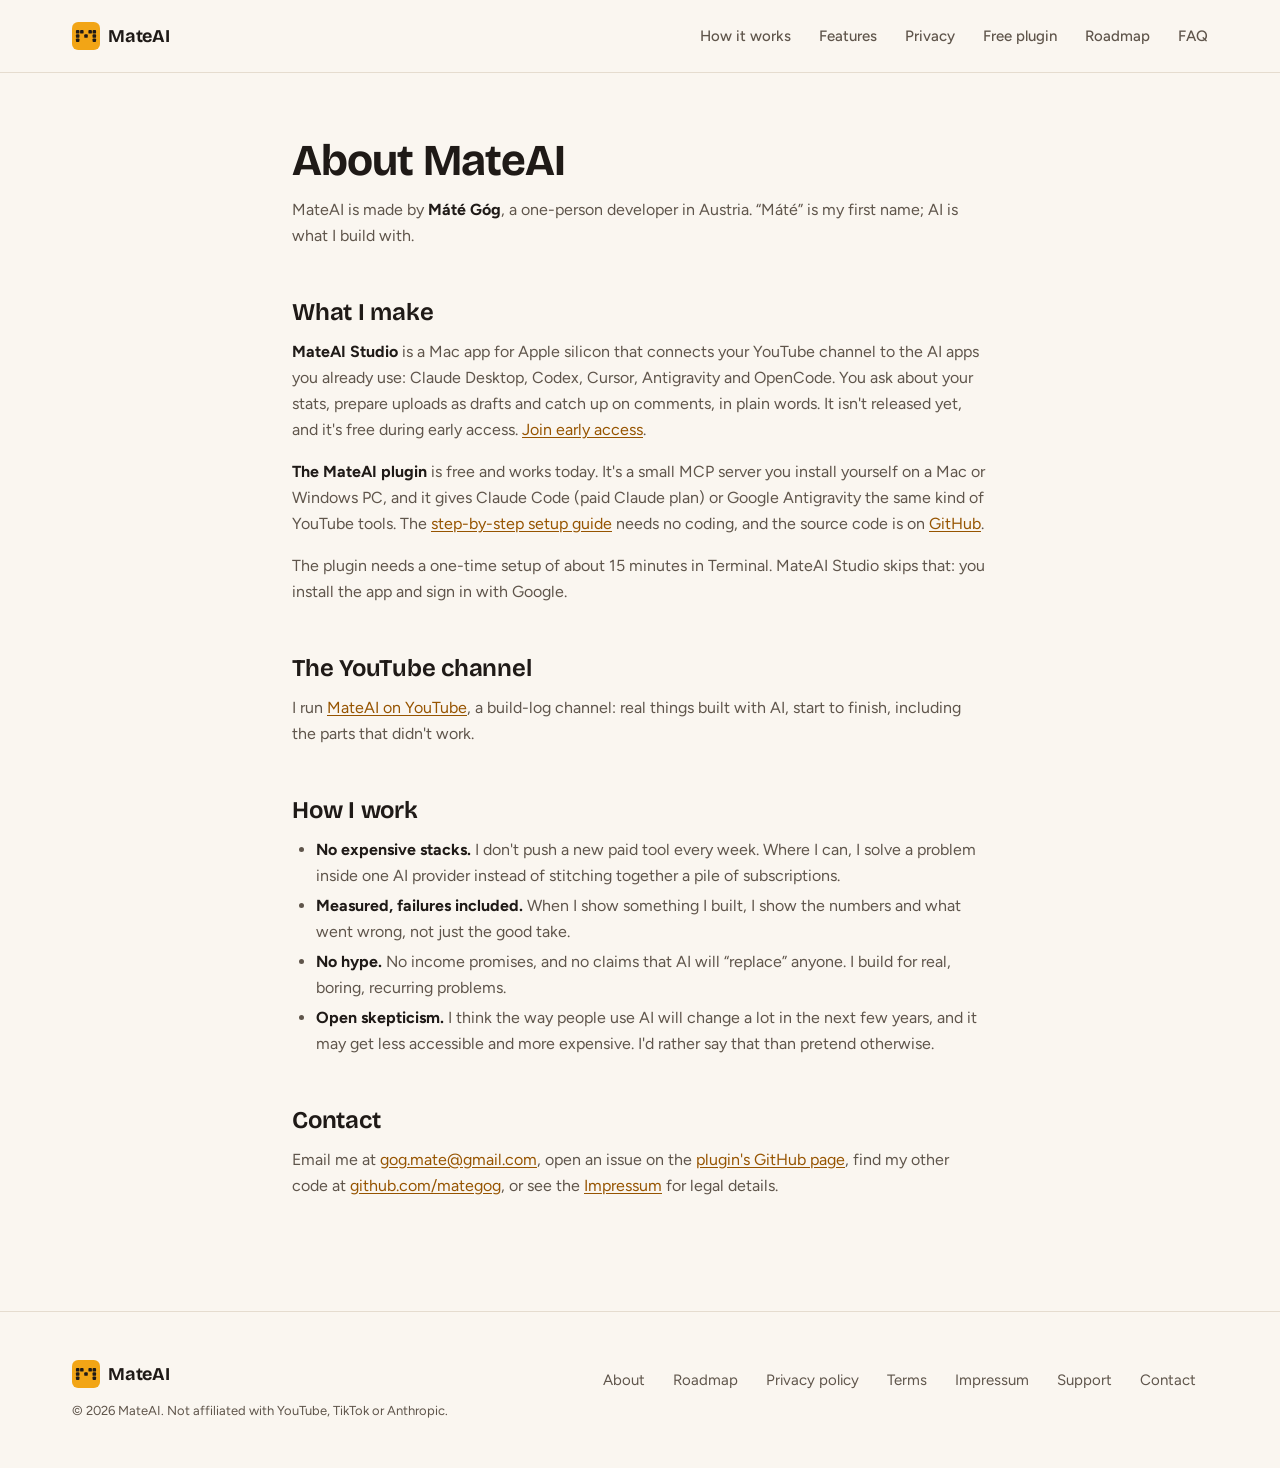
==== commit 868c1b6f: "Free plugin setup: one verified Google sign-in, no Google project Built from builds/05-mateai-websit" ====
--- a/about/index.html
+++ b/about/index.html
@@ -15,9 +15,9 @@
     <meta property="og:description" content="Who builds MateAI Studio and the free MateAI plugin: Máté Góg, an indie developer in Austria. No hype, no expensive stacks, failures shown." />
     <meta property="og:image" content="https://mateaistudio.com/og.png" />
     <script type="application/ld+json">{"@context":"https://schema.org","@type":"AboutPage","url":"https://mateaistudio.com/about/","name":"About MateAI Studio","mainEntity":{"@id":"https://mateaistudio.com/#person","@type":"Person","name":"Máté Góg","address":{"@type":"PostalAddress","addressCountry":"AT"},"sameAs":["https://www.youtube.com/@mateai-c6m","https://github.com/mategog"]}}</script>
-    <script type="module" crossorigin src="/assets/about-CNnZ0c_Y.js"></script>
-    <link rel="modulepreload" crossorigin href="/assets/SiteHeader-BMzGqatB.js">
-    <link rel="modulepreload" crossorigin href="/assets/LegalPage-CG7L3eKC.js">
+    <script type="module" crossorigin src="/assets/about-B-ElzRI2.js"></script>
+    <link rel="modulepreload" crossorigin href="/assets/SiteHeader-B455sRiz.js">
+    <link rel="modulepreload" crossorigin href="/assets/LegalPage-BuhxTNK2.js">
     <link rel="stylesheet" crossorigin href="/assets/SiteHeader-CxGatjyQ.css">
     <link rel="stylesheet" crossorigin href="/assets/LegalPage-Cgfm6Iel.css">
   </head>
@@ -27,7 +27,7 @@
 <h2 id="what-i-make">What I make</h2>
 <p><strong>MateAI Studio</strong> is a Mac app for Apple silicon that connects your YouTube channel to the AI apps you already use: Claude Desktop, Codex, Cursor, Antigravity and OpenCode. You ask about your stats, prepare uploads as drafts and catch up on comments, in plain words. It isn&#39;t released yet, and it&#39;s free during early access. <a href="/#early-access">Join early access</a>.</p>
 <p><strong>The MateAI plugin</strong> is free and works today. It&#39;s a small MCP server you install yourself on a Mac or Windows PC, and it gives Claude Code (paid Claude plan) or Google Antigravity the same kind of YouTube tools. The <a href="/free-plugin/">step-by-step setup guide</a> needs no coding, and the source code is on <a href="https://github.com/mategog/mateai-youtube-mcp">GitHub</a>.</p>
-<p>The plugin needs a one-time setup of about 30 minutes, 15 of them for the Google developer project. That fiddly step is why MateAI Studio exists: the app does it for you, so you just sign in with Google.</p>
+<p>The plugin needs a one-time setup of about 15 minutes in Terminal. MateAI Studio skips that: you install the app and sign in with Google.</p>
 <h2 id="the-youtube-channel">The YouTube channel</h2>
 <p>I run <a href="https://www.youtube.com/@mateai-c6m">MateAI on YouTube</a>, a build-log channel: real things built with AI, start to finish, including the parts that didn&#39;t work.</p>
 <h2 id="how-i-work">How I work</h2>
